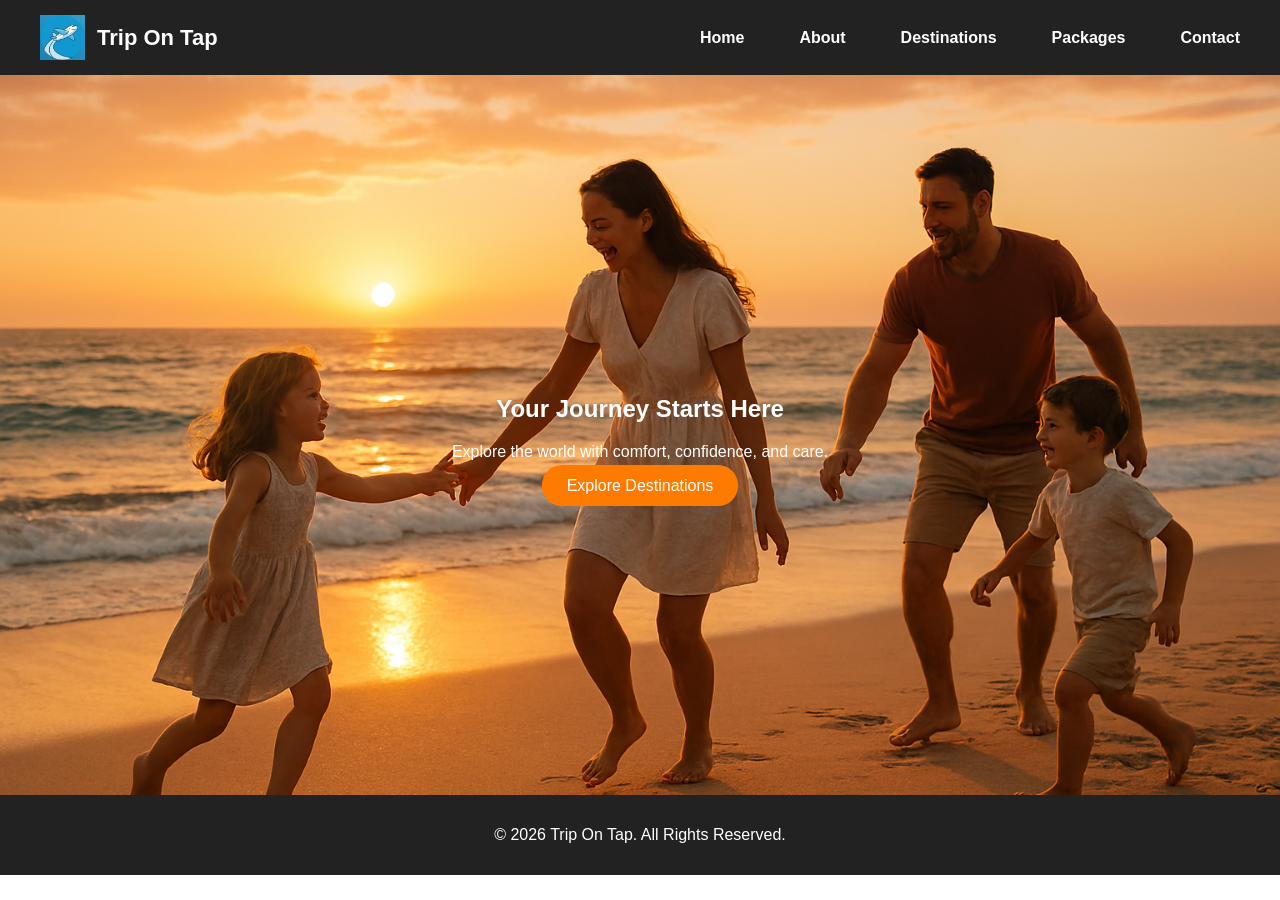
==== index.html @ c530266b "Changes #5" ====
<!DOCTYPE html>
<html lang="en">
<head>
    <meta charset="UTF-8">
    <meta name="viewport" content="width=device-width, initial-scale=1.0">
    <title>Trip On Tap | Home</title>
    <link rel="icon" href="images/logo.png" type="image/png">
    <link rel="stylesheet" href="css/style.css">
</head>
<body>

<header>
    <div class="nav-logo">
        <img src="images/logo.png" alt="Logo">
        <span class="site-title">Trip On Tap</span>
    </div>

    <nav class="nav-links">
        <a href="index.html">Home</a>
        <a href="about.html">About</a>
        <a href="destinations.html">Destinations</a>
        <a href="packages.html">Packages</a>
        <a href="contact.html">Contact</a>
    </nav>
</header>

<section class="index_section">
    <div>
        <h1>Your Journey Starts Here</h1>
        <p>Explore the world with comfort, confidence, and care.</p>
        <a href="destinations.html" class="btn">Explore Destinations</a>
    </div>
</section>


<footer>
    <p>© 2026 Trip On Tap. All Rights Reserved.</p>
</footer>

</body>
</html>
---- css/style.css ----
body
{
    margin: 0;
    font-family: Arial, sans-serif;
}

header
{
    display: flex;
    padding: 15px 40px;
    justify-content: space-between;
    align-items: center;
    background: #222;
}

.nav-logo
{
    display: flex;
    align-items: center;
    gap: 12px;
}

.nav-logo img
{
    height: 45px;
}

.site-title
{
    color: white;
    font-size: 22px;
    font-weight: bold;
}

.nav-links
{
    display: flex;
    gap: 35px;
}

.nav-links a
{
    color: white;
    text-decoration: none;
    font-weight: bold;
}

.nav-links a:hover
{
    color: #ff7b00;
}

nav a
{
    color: #fff;
    margin-left: 20px;
    text-decoration: none;
}

nav a:hover
{
    color: #ff7b00;
}

footer 
{
    background: #222;
    color: white;
    text-align: center;
    padding: 15px;
}

.index_section
{
    background: url("../images/planyourvacation.png") center/cover no-repeat;
    height: 80vh;
    display: flex;
    justify-content: center;
    align-items: center;
    text-align: center;
    color: white;
}

.btn
{
    background: #ff7b00;
    color: white;
    padding: 12px 25px;
    text-decoration: none;
    border-radius: 20px;
}

.content
{
    padding: 50px 10%;
}

.content h2
{
    text-align: center;
}

.card-grid
{
    display: flex;
    justify-content: center;
    gap: 35px;
    flex-wrap: wrap;
    text-align: center;
}

.card
{
    width: 300px;
    box-shadow: 0 0 10px rgba(0,0,0,0.2);
    border-radius: 10px;
    overflow: hidden;
}

.card img
{
    height: 150px;
    width: 300px;
}

.card-grid .card:hover
{
    background-color: #e5e5e5;
    cursor: pointer;
}

.package
{
    border: 1px solid #ddd;
    padding: 20px;
    margin-bottom: 20px;
}

.price
{
    font-weight: bold;
}

.form-container
{
    max-width: 400px;
    margin: auto;
}

.form-group
{
    margin-bottom: 15px;
}

.form-group input, .form-group textarea
{
    width: 100%;
    padding: 10px;
}

select
{
    width: 100%;
    padding: 10px;
}
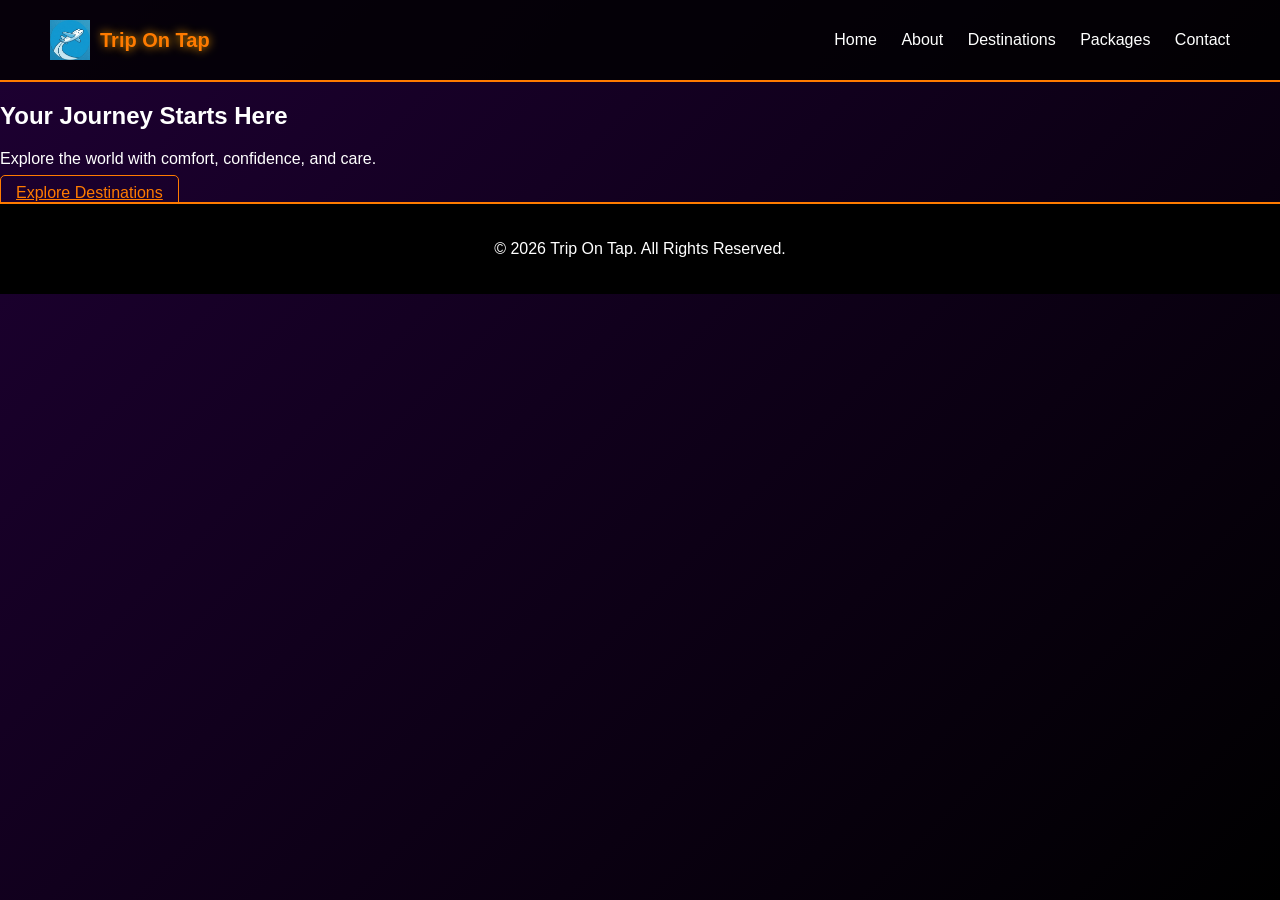
==== commit 6764309d: "Today's Changes" ====
--- a/index.html
+++ b/index.html
@@ -32,10 +32,20 @@
     </div>
 </section>
 
-
 <footer>
     <p>© 2026 Trip On Tap. All Rights Reserved.</p>
 </footer>
 
+<!-- Creepy Click Overlay (Hidden by Default) -->
+<div id="creepy-overlay"></div>
+
+<!-- Creepy Sound -->
+<audio id="creepy-sound">
+    <source src="https://www.soundjay.com/horror/sounds/horror-ambience-01.mp3" type="audio/mpeg">
+</audio>
+
+<!-- Modular JS -->
+<script type="module" src="js/main.js"></script>
+
 </body>
-</html>
+</html>
--- a/css/style.css
+++ b/css/style.css
@@ -1,165 +1,196 @@
+html, body
+{
+    height: 100%;
+}
+
 body
 {
     margin: 0;
-    font-family: Arial, sans-serif;
+    font-family: 'Poppins', sans-serif;
+    background: linear-gradient(135deg, #1e0033, #000000);
+    color: white;
+
+    display: flex;
+    flex-direction: column;
+}
+/* ================= HEADER ================= */
+
+header {
+    display: flex;
+    justify-content: space-between;
+    align-items: center;
+    padding: 20px 50px;
+    background: rgba(0,0,0,0.8);
+    border-bottom: 2px solid #ff7b00;
 }
 
-header
-{
+.nav-logo {
     display: flex;
-    padding: 15px 40px;
-    justify-content: space-between;
     align-items: center;
-    background: #222;
+    gap: 10px;
 }
 
-.nav-logo
-{
-    display: flex;
-    align-items: center;
-    gap: 12px;
+.nav-logo img {
+    height: 40px;
 }
 
-.nav-logo img
-{
-    height: 45px;
+.site-title {
+    font-size: 20px;
+    font-weight: bold;
+    color: #ff7b00;
+    text-shadow: 0 0 10px orange;
 }
 
-.site-title
-{
+.nav-links a {
     color: white;
-    font-size: 22px;
-    font-weight: bold;
+    margin-left: 20px;
+    text-decoration: none;
+    transition: 0.3s;
 }
 
-.nav-links
-{
-    display: flex;
-    gap: 35px;
-}
-
-.nav-links a
-{
-    color: white;
-    text-decoration: none;
-    font-weight: bold;
-}
-
-.nav-links a:hover
-{
+.nav-links a:hover,
+.nav-links a.active {
     color: #ff7b00;
 }
 
-nav a
-{
-    color: #fff;
-    margin-left: 20px;
-    text-decoration: none;
+/* ================= CONTENT ================= */
+
+.content {
+    padding: 60px 40px;
+    text-align: center;
 }
 
-nav a:hover
-{
+.content h2 {
     color: #ff7b00;
+    margin-bottom: 30px;
 }
 
-footer 
-{
-    background: #222;
-    color: white;
-    text-align: center;
-    padding: 15px;
+/* ================= CONTROLS ================= */
+
+.controls {
+    margin-bottom: 30px;
 }
 
-.index_section
-{
-    background: url("../images/planyourvacation.png") center/cover no-repeat;
-    height: 80vh;
-    display: flex;
-    justify-content: center;
-    align-items: center;
-    text-align: center;
+.controls input,
+.controls select {
+    padding: 8px 12px;
+    margin: 5px;
+    border-radius: 5px;
+    border: 1px solid #ff7b00;
+    background: #1a001f;
     color: white;
 }
 
-.btn
-{
-    background: #ff7b00;
-    color: white;
-    padding: 12px 25px;
-    text-decoration: none;
-    border-radius: 20px;
+/* ================= CARDS ================= */
+
+.card-grid {
+    display: flex;
+    flex-wrap: wrap;
+    gap: 25px;
+    justify-content: center;
 }
 
-.content
-{
-    padding: 50px 10%;
+.card {
+    background: #1a001f;
+    width: 280px;
+    padding: 20px;
+    border-radius: 10px;
+    transition: 0.4s;
+    border: 1px solid #ff7b00;
 }
 
-.content h2
-{
-    text-align: center;
+.card:hover {
+    transform: translateY(-10px);
+    box-shadow: 0 0 25px #ff7b00;
 }
 
-.card-grid
-{
-    display: flex;
-    justify-content: center;
-    gap: 35px;
-    flex-wrap: wrap;
-    text-align: center;
+.card img {
+    width: 100%;
+    border-radius: 8px;
 }
 
-.card
-{
-    width: 300px;
-    box-shadow: 0 0 10px rgba(0,0,0,0.2);
-    border-radius: 10px;
-    overflow: hidden;
+.price {
+    color: #ffa500;
+    margin: 5px 0;
 }
 
-.card img
-{
-    height: 150px;
-    width: 300px;
+/* ================= BUTTONS ================= */
+
+.btn {
+    margin-top: 10px;
+    padding: 8px 15px;
+    background: transparent;
+    border: 1px solid #ff7b00;
+    color: #ff7b00;
+    cursor: pointer;
+    transition: 0.3s;
+    border-radius: 5px;
 }
 
-.card-grid .card:hover
-{
-    background-color: #e5e5e5;
-    cursor: pointer;
+.btn:hover {
+    background: #ff7b00;
+    color: black;
+    box-shadow: 0 0 15px #ff7b00;
 }
 
-.package
-{
-    border: 1px solid #ddd;
-    padding: 20px;
-    margin-bottom: 20px;
+button:active,
+.btn:active {
+    transform: scale(0.95);
 }
 
-.price
-{
-    font-weight: bold;
+/* ================= FORMS ================= */
+
+.form-container {
+    max-width: 400px;
+    margin: auto;
+    background: #1a001f;
+    padding: 30px;
+    border-radius: 10px;
+    border: 1px solid #ff7b00;
 }
 
-.form-container
-{
-    max-width: 400px;
-    margin: auto;
+.form-group {
+    margin-bottom: 15px;
+    text-align: left;
 }
 
-.form-group
-{
-    margin-bottom: 15px;
+.form-group label {
+    display: block;
+    margin-bottom: 5px;
+    color: #ffa500;
 }
 
-.form-group input, .form-group textarea
-{
+.form-group input,
+.form-group select,
+.form-group textarea {
     width: 100%;
-    padding: 10px;
+    padding: 8px;
+    border-radius: 5px;
+    border: 1px solid #ff7b00;
+    background: #000;
+    color: white;
 }
 
-select
-{
+/* ================= FOOTER ================= */
+
+footer {
+    text-align: center;
+    padding: 20px;
+    background: #000;
+    border-top: 2px solid #ff7b00;
+}
+
+/* ================= CREEPY CLICK OVERLAY ================= */
+
+#creepy-overlay {
+    position: fixed;
+    top: 0;
+    left: 0;
     width: 100%;
-    padding: 10px;
+    height: 100%;
+    background: radial-gradient(circle, rgba(255,0,0,0.15), rgba(0,0,0,0.9));
+    opacity: 0;
+    pointer-events: none;
+    transition: opacity 0.4s ease;
+    z-index: 999;
 }
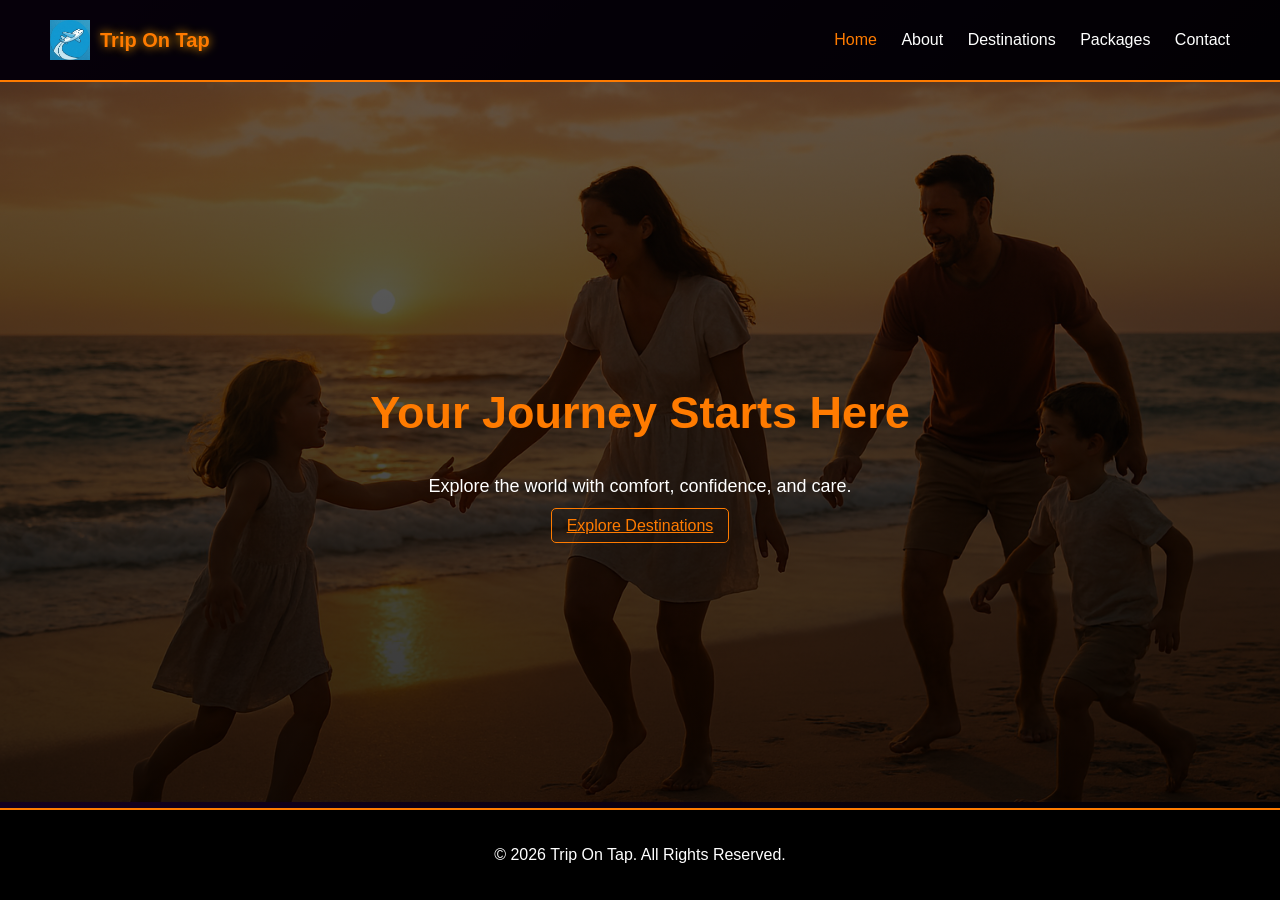
==== commit a54f6566: "Today's Changes #2" ====
--- a/index.html
+++ b/index.html
@@ -16,7 +16,7 @@
     </div>
 
     <nav class="nav-links">
-        <a href="index.html">Home</a>
+        <a href="index.html" class="active">Home</a>
         <a href="about.html">About</a>
         <a href="destinations.html">Destinations</a>
         <a href="packages.html">Packages</a>
@@ -24,27 +24,26 @@
     </nav>
 </header>
 
-<section class="index_section">
-    <div>
-        <h1>Your Journey Starts Here</h1>
-        <p>Explore the world with comfort, confidence, and care.</p>
-        <a href="destinations.html" class="btn">Explore Destinations</a>
-    </div>
-</section>
+<main>
+    <section class="index_section">
+        <div>
+            <h1>Your Journey Starts Here</h1>
+            <p>Explore the world with comfort, confidence, and care.</p>
+            <a href="destinations.html" class="btn">Explore Destinations</a>
+        </div>
+    </section>
+</main>
 
 <footer>
     <p>© 2026 Trip On Tap. All Rights Reserved.</p>
 </footer>
 
-<!-- Creepy Click Overlay (Hidden by Default) -->
 <div id="creepy-overlay"></div>
 
-<!-- Creepy Sound -->
 <audio id="creepy-sound">
-    <source src="https://www.soundjay.com/horror/sounds/horror-ambience-01.mp3" type="audio/mpeg">
+    <source src="audio/button.mp3" type="audio/mpeg">
 </audio>
 
-<!-- Modular JS -->
 <script type="module" src="js/main.js"></script>
 
 </body>
--- a/css/style.css
+++ b/css/style.css
@@ -53,6 +53,34 @@
     color: #ff7b00;
 }
 
+.index_section {
+    min-height: 80vh;
+
+    display: flex;
+    justify-content: center;
+    align-items: center;
+    text-align: center;
+
+    background:
+        linear-gradient(rgba(0,0,0,0.6), rgba(0,0,0,0.8)),
+        url("../images/planyourvacation.png");
+
+    background-size: cover;
+    background-position: center;
+}
+.index_section div {
+    max-width: 600px;
+}
+
+.index_section h1 {
+    font-size: 45px;
+    color: #ff7b00;
+}
+
+.index_section p {
+    margin: 20px 0;
+    font-size: 18px;
+}
 /* ================= CONTENT ================= */
 
 .content {
@@ -173,11 +201,13 @@
 
 /* ================= FOOTER ================= */
 
-footer {
+footer
+{
     text-align: center;
     padding: 20px;
     background: #000;
     border-top: 2px solid #ff7b00;
+    margin-top: auto;
 }
 
 /* ================= CREEPY CLICK OVERLAY ================= */
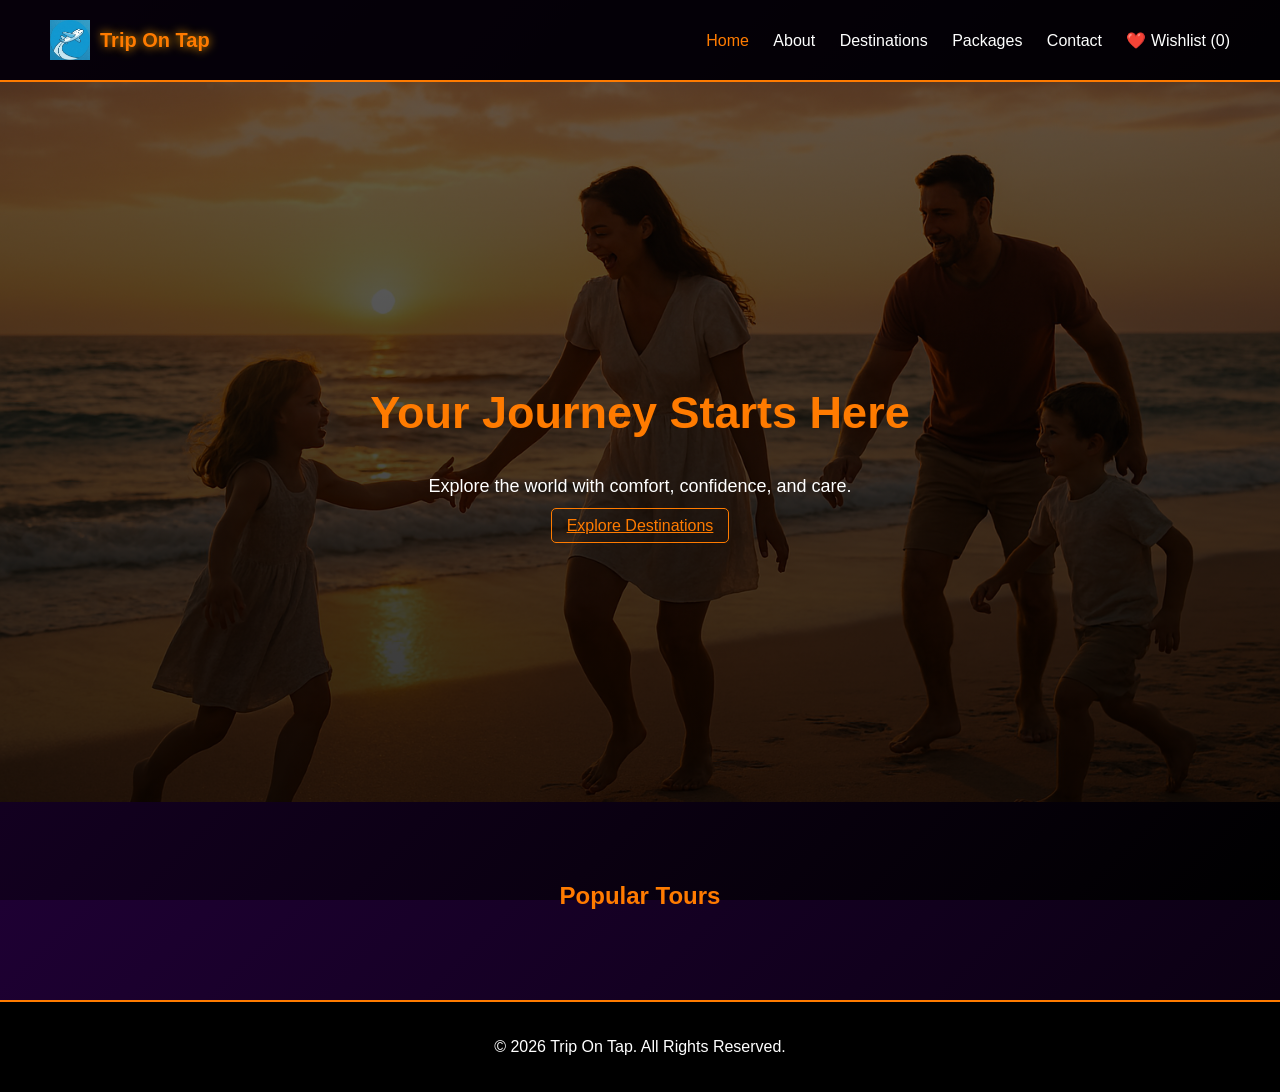
==== commit 92aeba62: "Almost Change" ====
--- a/index.html
+++ b/index.html
@@ -7,6 +7,7 @@
     <link rel="icon" href="images/logo.png" type="image/png">
     <link rel="stylesheet" href="css/style.css">
 </head>
+
 <body>
 
 <header>
@@ -21,6 +22,11 @@
         <a href="destinations.html">Destinations</a>
         <a href="packages.html">Packages</a>
         <a href="contact.html">Contact</a>
+
+        <!-- ❤️ Wishlist -->
+        <a href="wishlist.html" class="wishlist-link">
+            ❤️ Wishlist <span id="wishlistCount">(0)</span>
+        </a>
     </nav>
 </header>
 
@@ -32,6 +38,13 @@
             <a href="destinations.html" class="btn">Explore Destinations</a>
         </div>
     </section>
+    <section class="content">
+  <h2>Popular Tours</h2>
+
+  <div class="card-grid" id="homeTourContainer">
+    <!-- JS injects tours here -->
+  </div>
+</section>
 </main>
 
 <footer>
--- a/css/style.css
+++ b/css/style.css
@@ -197,6 +197,35 @@
     border: 1px solid #ff7b00;
     background: #000;
     color: white;
+}
+
+.wishlist {
+  cursor: pointer;
+  font-size: 22px;
+  opacity: 0.4;
+  transition: 0.3s;
+}
+
+.wishlist.active {
+  opacity: 1;
+  transform: scale(1.2);
+}
+
+.heart {
+  cursor: pointer;
+  font-size: 22px;
+}
+
+.heart.active {
+  color: red;
+}
+
+.remove-btn {
+  background: crimson;
+  color: white;
+  border: none;
+  padding: 8px;
+  cursor: pointer;
 }
 
 /* ================= FOOTER ================= */
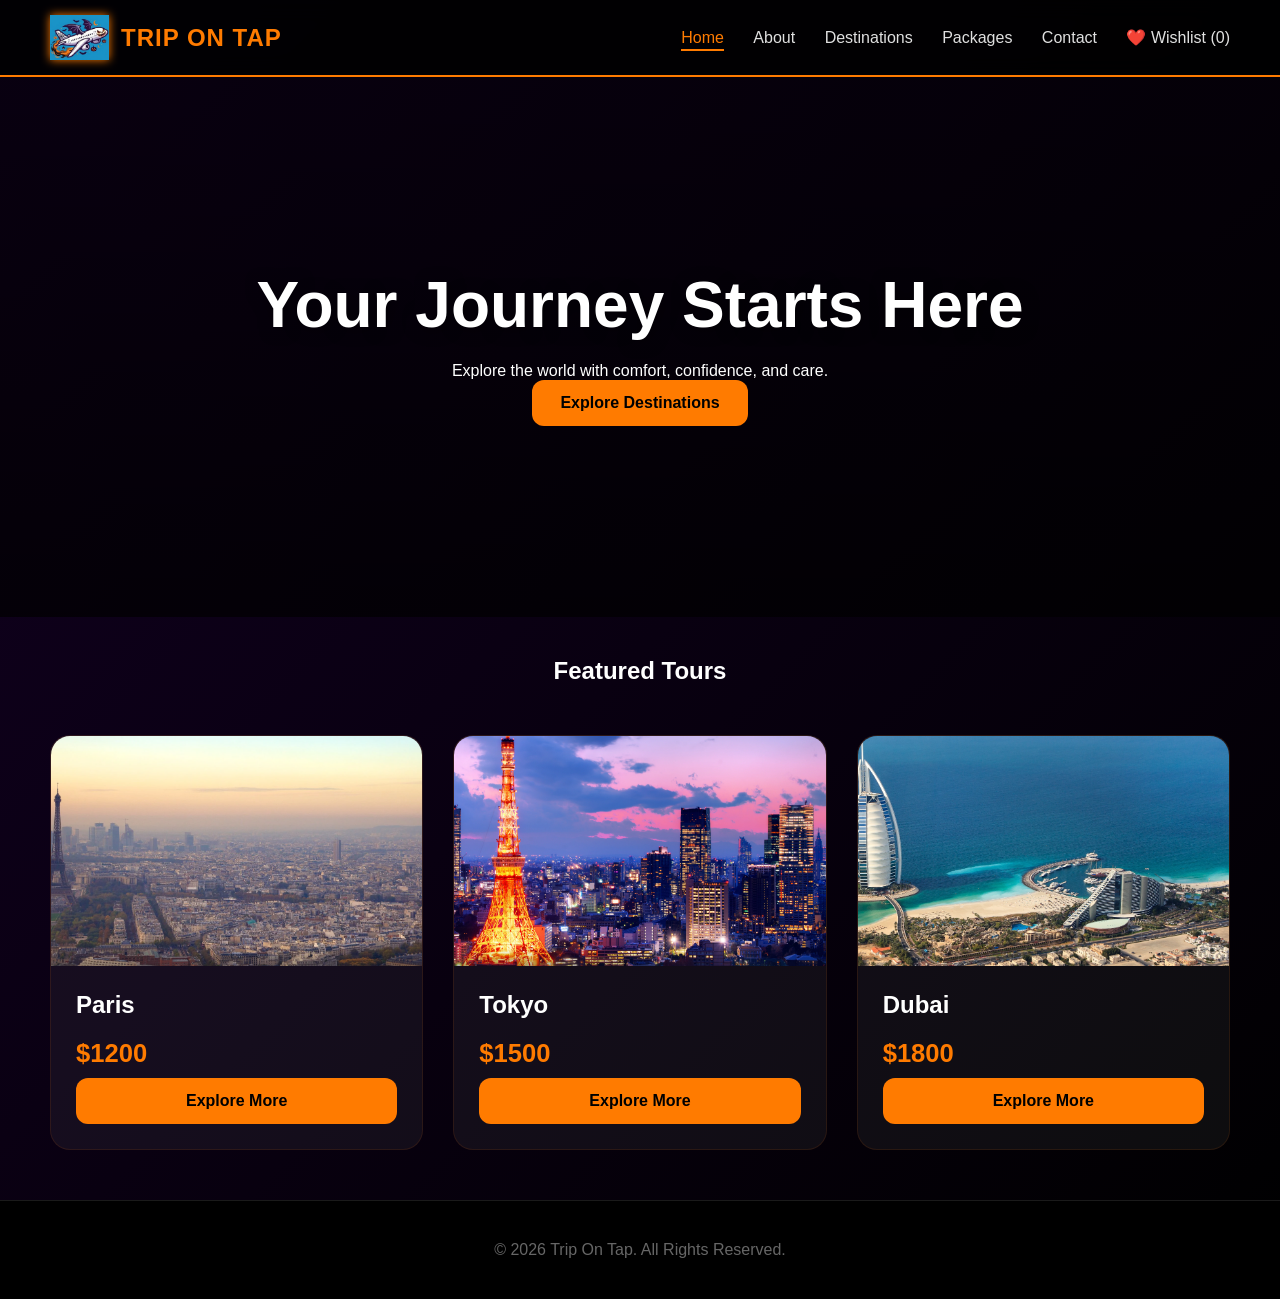
==== commit c91ce466: "Almost Done" ====
--- a/index.html
+++ b/index.html
@@ -7,57 +7,40 @@
     <link rel="icon" href="images/logo.png" type="image/png">
     <link rel="stylesheet" href="css/style.css">
 </head>
+<body>
+    <header>
+        <div class="nav-logo">
+            <img src="images/logo.png" alt="Logo">
+            <span class="site-title">Trip On Tap</span>
+        </div>
+        <nav class="nav-links">
+            <a href="index.html" class="active">Home</a>
+            <a href="about.html">About</a>
+            <a href="destinations.html">Destinations</a>
+            <a href="packages.html">Packages</a>
+            <a href="contact.html">Contact</a>
+            <a href="wishlist.html">❤️ Wishlist <span id="wishlistCount"></span></a>
+        </nav>
+    </header>
 
-<body>
-
-<header>
-    <div class="nav-logo">
-        <img src="images/logo.png" alt="Logo">
-        <span class="site-title">Trip On Tap</span>
-    </div>
-
-    <nav class="nav-links">
-        <a href="index.html" class="active">Home</a>
-        <a href="about.html">About</a>
-        <a href="destinations.html">Destinations</a>
-        <a href="packages.html">Packages</a>
-        <a href="contact.html">Contact</a>
-
-        <!-- ❤️ Wishlist -->
-        <a href="wishlist.html" class="wishlist-link">
-            ❤️ Wishlist <span id="wishlistCount">(0)</span>
-        </a>
-    </nav>
-</header>
-
-<main>
-    <section class="index_section">
-        <div>
+    <section class="hero">
+        <div class="hero-content">
             <h1>Your Journey Starts Here</h1>
             <p>Explore the world with comfort, confidence, and care.</p>
             <a href="destinations.html" class="btn">Explore Destinations</a>
         </div>
     </section>
-    <section class="content">
-  <h2>Popular Tours</h2>
 
-  <div class="card-grid" id="homeTourContainer">
-    <!-- JS injects tours here -->
-  </div>
-</section>
-</main>
+    <main class="content">
+        <h2 class="section-title" style="text-align:center; padding-top:40px;">Featured Tours</h2>
+        <div class="card-grid" id="homeTourContainer">
+            </div>
+    </main>
 
-<footer>
-    <p>© 2026 Trip On Tap. All Rights Reserved.</p>
-</footer>
+    <footer>
+        <p>© 2026 Trip On Tap. All Rights Reserved.</p>
+    </footer>
 
-<div id="creepy-overlay"></div>
-
-<audio id="creepy-sound">
-    <source src="audio/button.mp3" type="audio/mpeg">
-</audio>
-
-<script type="module" src="js/main.js"></script>
-
+    <script type="module" src="js/main.js"></script>
 </body>
 </html>
--- a/css/style.css
+++ b/css/style.css
@@ -1,255 +1,305 @@
-html, body
-{
-    height: 100%;
-}
-
-body
-{
+/* ================= GLOBAL STYLES ================= */
+* {
+    box-sizing: border-box;
     margin: 0;
+    padding: 0;
+}
+
+body {
     font-family: 'Poppins', sans-serif;
-    background: linear-gradient(135deg, #1e0033, #000000);
+    background: linear-gradient(135deg, #120022, #000000);
     color: white;
-
     display: flex;
     flex-direction: column;
-}
-/* ================= HEADER ================= */
-
+    min-height: 100vh;
+    overflow-x: hidden;
+}
+
+/* ================= HEADER & NAVIGATION ================= */
 header {
     display: flex;
     justify-content: space-between;
     align-items: center;
-    padding: 20px 50px;
-    background: rgba(0,0,0,0.8);
+    padding: 15px 50px;
+    background: rgba(0, 0, 0, 0.9);
     border-bottom: 2px solid #ff7b00;
+    position: sticky;
+    top: 0;
+    z-index: 1000;
+    backdrop-filter: blur(10px);
 }
 
 .nav-logo {
     display: flex;
     align-items: center;
-    gap: 10px;
+    gap: 12px;
 }
 
 .nav-logo img {
-    height: 40px;
+    height: 45px;
+    filter: drop-shadow(0 0 5px #ff7b00);
 }
 
 .site-title {
-    font-size: 20px;
-    font-weight: bold;
-    color: #ff7b00;
-    text-shadow: 0 0 10px orange;
+    font-size: 24px;
+    font-weight: 800;
+    color: #ff7b00;
+    text-transform: uppercase;
+    letter-spacing: 1px;
 }
 
 .nav-links a {
-    color: white;
-    margin-left: 20px;
+    color: #e0e0e0;
+    margin-left: 25px;
     text-decoration: none;
     transition: 0.3s;
-}
-
-.nav-links a:hover,
+    font-weight: 500;
+    font-size: 1rem;
+    position: relative;
+}
+
+.nav-links a:hover, 
 .nav-links a.active {
     color: #ff7b00;
 }
 
-.index_section {
-    min-height: 80vh;
-
+.nav-links a.active::after {
+    content: '';
+    position: absolute;
+    width: 100%;
+    height: 2px;
+    background: #ff7b00;
+    bottom: -5px;
+    left: 0;
+}
+
+/* ================= HERO SECTION ================= */
+.hero {
+    height: 60vh;
+    background: linear-gradient(rgba(0,0,0,0.5), rgba(0,0,0,0.7)), url('../images/hero-bg.jpg') center/cover no-repeat;
     display: flex;
     justify-content: center;
     align-items: center;
     text-align: center;
-
-    background:
-        linear-gradient(rgba(0,0,0,0.6), rgba(0,0,0,0.8)),
-        url("../images/planyourvacation.png");
-
-    background-size: cover;
-    background-position: center;
-}
-.index_section div {
-    max-width: 600px;
-}
-
-.index_section h1 {
-    font-size: 45px;
-    color: #ff7b00;
-}
-
-.index_section p {
-    margin: 20px 0;
-    font-size: 18px;
-}
-/* ================= CONTENT ================= */
-
-.content {
-    padding: 60px 40px;
-    text-align: center;
-}
-
-.content h2 {
-    color: #ff7b00;
-    margin-bottom: 30px;
-}
-
-/* ================= CONTROLS ================= */
-
-.controls {
-    margin-bottom: 30px;
-}
-
-.controls input,
-.controls select {
-    padding: 8px 12px;
-    margin: 5px;
-    border-radius: 5px;
-    border: 1px solid #ff7b00;
-    background: #1a001f;
-    color: white;
-}
-
-/* ================= CARDS ================= */
-
+}
+
+.hero-content h1 {
+    font-size: 4rem;
+    font-weight: 900;
+    color: #fff;
+    text-shadow: 2px 2px 15px rgba(0,0,0,0.5);
+    margin-bottom: 20px;
+}
+
+/* ================= CARDS & GRID ================= */
 .card-grid {
-    display: flex;
-    flex-wrap: wrap;
-    gap: 25px;
-    justify-content: center;
+    display: grid;
+    grid-template-columns: repeat(auto-fit, minmax(300px, 1fr));
+    gap: 30px;
+    padding: 50px;
 }
 
 .card {
-    background: #1a001f;
-    width: 280px;
-    padding: 20px;
-    border-radius: 10px;
-    transition: 0.4s;
-    border: 1px solid #ff7b00;
+    background: rgba(255, 255, 255, 0.05);
+    border: 1px solid rgba(255, 123, 0, 0.1);
+    border-radius: 20px;
+    overflow: hidden;
+    transition: all 0.4s cubic-bezier(0.175, 0.885, 0.32, 1.275);
+    position: relative;
+    display: flex;
+    flex-direction: column;
 }
 
 .card:hover {
     transform: translateY(-10px);
-    box-shadow: 0 0 25px #ff7b00;
+    border-color: #ff7b00;
+    box-shadow: 0 15px 30px rgba(255, 123, 0, 0.2);
 }
 
 .card img {
     width: 100%;
-    border-radius: 8px;
+    height: 230px;
+    object-fit: cover;
+    transition: 0.5s;
+}
+
+.card:hover img {
+    transform: scale(1.05);
+}
+
+.card-body {
+    padding: 25px;
+    flex-grow: 1;
+    display: flex;
+    flex-direction: column;
+    justify-content: space-between;
+}
+
+.card h3 {
+    font-size: 1.5rem;
+    margin-bottom: 10px;
 }
 
 .price {
-    color: #ffa500;
-    margin: 5px 0;
+    color: #ff7b00;
+    font-weight: 700;
+    font-size: 1.6rem;
+    margin: 10px 0;
+}
+
+/* ❤️ HEART ICON */
+.heart {
+    position: absolute;
+    top: 15px;
+    right: 15px;
+    font-size: 1.8rem;
+    cursor: pointer;
+    background: rgba(0,0,0,0.6);
+    width: 45px;
+    height: 45px;
+    display: flex;
+    align-items: center;
+    justify-content: center;
+    border-radius: 50%;
+    transition: 0.3s;
+    z-index: 5;
+    user-select: none;
+    border: 1px solid transparent;
+}
+
+.heart.active {
+    color: #ff3e3e;
+    background: rgba(255, 255, 255, 0.9);
+    filter: drop-shadow(0 0 10px #ff3e3e);
+    transform: scale(1.1);
 }
 
 /* ================= BUTTONS ================= */
-
 .btn {
-    margin-top: 10px;
-    padding: 8px 15px;
-    background: transparent;
-    border: 1px solid #ff7b00;
-    color: #ff7b00;
+    background: #ff7b00;
+    color: #000;
+    padding: 14px 28px;
+    border: none;
+    border-radius: 12px;
     cursor: pointer;
+    font-weight: 700;
+    text-decoration: none;
+    text-align: center;
     transition: 0.3s;
-    border-radius: 5px;
+    font-size: 1rem;
+    display: inline-block;
 }
 
 .btn:hover {
-    background: #ff7b00;
-    color: black;
-    box-shadow: 0 0 15px #ff7b00;
-}
-
-button:active,
-.btn:active {
-    transform: scale(0.95);
-}
-
-/* ================= FORMS ================= */
-
+    background: #fff;
+    color: #ff7b00;
+    transform: scale(1.05);
+}
+
+/* ================= BOOKING FORM ================= */
 .form-container {
-    max-width: 400px;
-    margin: auto;
-    background: #1a001f;
-    padding: 30px;
-    border-radius: 10px;
-    border: 1px solid #ff7b00;
+    max-width: 550px;
+    margin: 60px auto;
+    background: rgba(255, 255, 255, 0.03);
+    padding: 40px;
+    border-radius: 25px;
+    border: 1px solid rgba(255, 123, 0, 0.3);
+    backdrop-filter: blur(15px);
 }
 
 .form-group {
-    margin-bottom: 15px;
-    text-align: left;
+    margin-bottom: 20px;
 }
 
 .form-group label {
     display: block;
-    margin-bottom: 5px;
-    color: #ffa500;
-}
-
-.form-group input,
-.form-group select,
-.form-group textarea {
+    margin-bottom: 8px;
+    color: #ff7b00;
+    font-size: 0.9rem;
+    font-weight: 600;
+}
+
+input, select, textarea {
     width: 100%;
-    padding: 8px;
-    border-radius: 5px;
-    border: 1px solid #ff7b00;
+    padding: 15px;
+    background: rgba(0, 0, 0, 0.5);
+    color: #fff;
+    border: 1px solid #333;
+    border-radius: 12px;
+    font-size: 1rem;
+}
+
+input:focus, select:focus {
+    border-color: #ff7b00;
+    outline: none;
+    box-shadow: 0 0 8px rgba(255, 123, 0, 0.3);
+}
+
+#totalPriceDisplay {
+    background: rgba(255, 123, 0, 0.1);
+    padding: 15px;
+    border-radius: 12px;
+    border: 1px dashed #ff7b00;
+}
+
+/* ================= DETAILS PAGE ================= */
+.details-wrapper {
+    display: flex;
+    gap: 60px;
+    padding: 80px 50px;
+    max-width: 1200px;
+    margin: 0 auto;
+    align-items: center;
+}
+
+.details-wrapper img {
+    width: 50%;
+    border-radius: 30px;
+    box-shadow: 0 20px 40px rgba(0,0,0,0.5);
+}
+
+.details-info h1 {
+    font-size: 3.5rem;
+    margin-bottom: 20px;
+    color: #ff7b00;
+}
+
+.details-info p {
+    font-size: 1.2rem;
+    line-height: 1.8;
+    color: #ccc;
+    margin-bottom: 30px;
+}
+
+/* ================= FOOTER ================= */
+footer {
     background: #000;
-    color: white;
-}
-
-.wishlist {
-  cursor: pointer;
-  font-size: 22px;
-  opacity: 0.4;
-  transition: 0.3s;
-}
-
-.wishlist.active {
-  opacity: 1;
-  transform: scale(1.2);
-}
-
-.heart {
-  cursor: pointer;
-  font-size: 22px;
-}
-
-.heart.active {
-  color: red;
-}
-
-.remove-btn {
-  background: crimson;
-  color: white;
-  border: none;
-  padding: 8px;
-  cursor: pointer;
-}
-
-/* ================= FOOTER ================= */
-
-footer
-{
+    color: #666;
     text-align: center;
-    padding: 20px;
-    background: #000;
-    border-top: 2px solid #ff7b00;
+    padding: 40px;
     margin-top: auto;
-}
-
-/* ================= CREEPY CLICK OVERLAY ================= */
-
-#creepy-overlay {
-    position: fixed;
-    top: 0;
-    left: 0;
-    width: 100%;
-    height: 100%;
-    background: radial-gradient(circle, rgba(255,0,0,0.15), rgba(0,0,0,0.9));
-    opacity: 0;
-    pointer-events: none;
-    transition: opacity 0.4s ease;
-    z-index: 999;
+    border-top: 1px solid #1a1a1a;
+}
+
+/* ================= RESPONSIVE ================= */
+@media (max-width: 992px) {
+    .details-wrapper {
+        flex-direction: column;
+        text-align: center;
+    }
+    .details-wrapper img {
+        width: 100%;
+    }
+}
+
+@media (max-width: 768px) {
+    header {
+        padding: 15px 20px;
+    }
+    .nav-links {
+        display: none; /* Recommended: Add a burger menu for mobile later */
+    }
+    .hero-content h1 {
+        font-size: 2.5rem;
+    }
 }
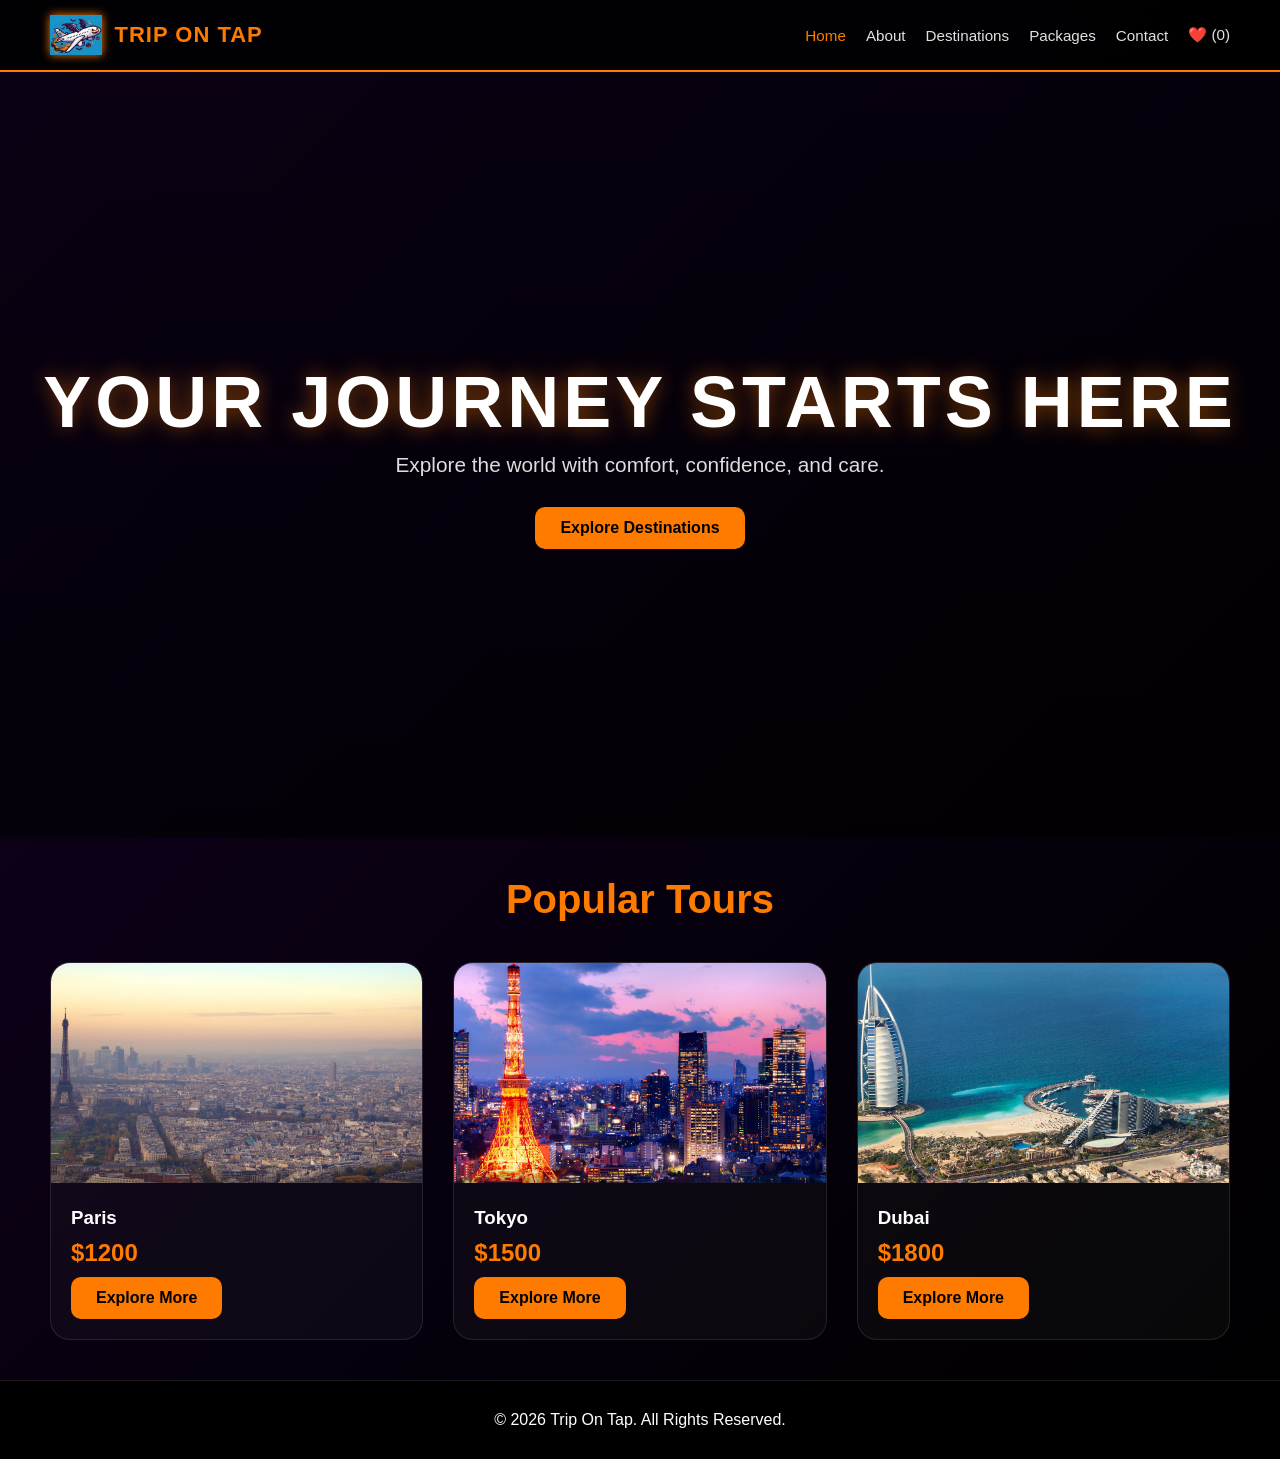
==== commit 19c0d8d8: "Almost Done #5" ====
--- a/index.html
+++ b/index.html
@@ -19,22 +19,24 @@
             <a href="destinations.html">Destinations</a>
             <a href="packages.html">Packages</a>
             <a href="contact.html">Contact</a>
-            <a href="wishlist.html">❤️ Wishlist <span id="wishlistCount"></span></a>
+            <a href="wishlist.html" class="wishlist-link">❤️ <span id="wishlistCount"></span></a>
         </nav>
     </header>
 
-    <section class="hero">
-        <div class="hero-content">
-            <h1>Your Journey Starts Here</h1>
-            <p>Explore the world with comfort, confidence, and care.</p>
-            <a href="destinations.html" class="btn">Explore Destinations</a>
-        </div>
-    </section>
+    <main>
+        <section class="index_section">
+            <div class="hero-overlay">
+                <h1>Your Journey Starts Here</h1>
+                <p>Explore the world with comfort, confidence, and care.</p>
+                <a href="destinations.html" class="btn">Explore Destinations</a>
+            </div>
+        </section>
 
-    <main class="content">
-        <h2 class="section-title" style="text-align:center; padding-top:40px;">Featured Tours</h2>
-        <div class="card-grid" id="homeTourContainer">
-            </div>
+        <section class="content">
+            <h2 class="section-title">Popular Tours</h2>
+            <div class="card-grid" id="homeTourContainer">
+                </div>
+        </section>
     </main>
 
     <footer>
--- a/css/style.css
+++ b/css/style.css
@@ -26,7 +26,7 @@
     position: sticky;
     top: 0;
     z-index: 1000;
-    backdrop-filter: blur(10px);
+    backdrop-filter: blur(15px);
 }
 
 .nav-logo {
@@ -36,26 +36,32 @@
 }
 
 .nav-logo img {
-    height: 45px;
+    height: 40px;
     filter: drop-shadow(0 0 5px #ff7b00);
 }
 
 .site-title {
-    font-size: 24px;
+    font-size: 22px;
     font-weight: 800;
     color: #ff7b00;
     text-transform: uppercase;
     letter-spacing: 1px;
 }
 
+.nav-links {
+    display: flex;
+    align-items: center;
+}
+
 .nav-links a {
     color: #e0e0e0;
-    margin-left: 25px;
+    margin-left: 20px;
     text-decoration: none;
     transition: 0.3s;
     font-weight: 500;
-    font-size: 1rem;
+    font-size: 0.95rem;
     position: relative;
+    white-space: nowrap; /* Keeps links from wrapping */
 }
 
 .nav-links a:hover, 
@@ -63,87 +69,131 @@
     color: #ff7b00;
 }
 
-.nav-links a.active::after {
-    content: '';
-    position: absolute;
+/* ================= INDEX HERO (Original Style Restored) ================= */
+.index_section {
+    height: 85vh;
+    background: linear-gradient(rgba(0,0,0,0.4), rgba(0,0,0,0.6)), url('../images/hero-bg.jpg') center/cover no-repeat;
+    display: flex;
+    align-items: center;
+    justify-content: center;
+    text-align: center;
+}
+
+.hero-overlay h1 {
+    font-size: 4.5rem;
+    font-weight: 900;
+    text-transform: uppercase;
+    letter-spacing: 4px;
+    margin-bottom: 10px;
+    text-shadow: 0 0 20px rgba(255, 123, 0, 0.5);
+}
+
+.hero-overlay p {
+    font-size: 1.3rem;
+    margin-bottom: 30px;
+    color: #ddd;
+}
+
+/* ================= SEXY SEARCH BAR (Destinations) ================= */
+.search-container {
+    padding: 50px 20px;
+    display: flex;
+    justify-content: center;
+}
+
+.search-bar-sexy {
+    display: flex;
+    align-items: center;
+    background: rgba(255, 255, 255, 0.05);
+    backdrop-filter: blur(10px);
+    padding: 8px 15px;
+    border-radius: 60px;
+    border: 1px solid rgba(255, 123, 0, 0.4);
     width: 100%;
-    height: 2px;
-    background: #ff7b00;
-    bottom: -5px;
-    left: 0;
-}
-
-/* ================= HERO SECTION ================= */
-.hero {
-    height: 60vh;
-    background: linear-gradient(rgba(0,0,0,0.5), rgba(0,0,0,0.7)), url('../images/hero-bg.jpg') center/cover no-repeat;
-    display: flex;
-    justify-content: center;
-    align-items: center;
-    text-align: center;
-}
-
-.hero-content h1 {
-    font-size: 4rem;
-    font-weight: 900;
-    color: #fff;
-    text-shadow: 2px 2px 15px rgba(0,0,0,0.5);
-    margin-bottom: 20px;
-}
-
-/* ================= CARDS & GRID ================= */
+    max-width: 800px;
+    box-shadow: 0 10px 30px rgba(0,0,0,0.5);
+    transition: 0.3s;
+}
+
+.search-bar-sexy:focus-within {
+    border-color: #ff7b00;
+    box-shadow: 0 0 20px rgba(255, 123, 0, 0.3);
+}
+
+.search-bar-sexy input {
+    flex: 2;
+    background: transparent;
+    border: none;
+    padding: 12px 20px;
+    color: white;
+    font-size: 1rem;
+    outline: none;
+}
+
+.search-divider {
+    width: 1px;
+    height: 30px;
+    background: rgba(255, 255, 255, 0.2);
+    margin: 0 10px;
+}
+
+.search-bar-sexy select {
+    flex: 1;
+    background: transparent;
+    border: none;
+    color: #ff7b00;
+    font-weight: 600;
+    cursor: pointer;
+    outline: none;
+    padding-right: 10px;
+}
+
+/* ================= CARD GRID ================= */
+.content {
+    padding: 40px 50px;
+}
+
+.section-title {
+    text-align: center;
+    font-size: 2.5rem;
+    margin-bottom: 40px;
+    color: #ff7b00;
+}
+
 .card-grid {
     display: grid;
-    grid-template-columns: repeat(auto-fit, minmax(300px, 1fr));
+    grid-template-columns: repeat(auto-fill, minmax(300px, 1fr));
     gap: 30px;
-    padding: 50px;
 }
 
 .card {
-    background: rgba(255, 255, 255, 0.05);
-    border: 1px solid rgba(255, 123, 0, 0.1);
+    background: rgba(255, 255, 255, 0.03);
+    border: 1px solid rgba(255, 255, 255, 0.1);
     border-radius: 20px;
     overflow: hidden;
-    transition: all 0.4s cubic-bezier(0.175, 0.885, 0.32, 1.275);
     position: relative;
-    display: flex;
-    flex-direction: column;
+    transition: 0.4s ease;
 }
 
 .card:hover {
     transform: translateY(-10px);
     border-color: #ff7b00;
-    box-shadow: 0 15px 30px rgba(255, 123, 0, 0.2);
 }
 
 .card img {
     width: 100%;
-    height: 230px;
+    height: 220px;
     object-fit: cover;
-    transition: 0.5s;
-}
-
-.card:hover img {
-    transform: scale(1.05);
 }
 
 .card-body {
-    padding: 25px;
-    flex-grow: 1;
-    display: flex;
-    flex-direction: column;
-    justify-content: space-between;
-}
-
-.card h3 {
+    padding: 20px;
+}
+
+.price {
     font-size: 1.5rem;
-    margin-bottom: 10px;
-}
-
-.price {
-    color: #ff7b00;
-    font-weight: 700;
-    font-size: 1.6rem;
+    color: #ff7b00;
+    font-weight: bold;
     margin: 10px 0;
 }
 
@@ -152,59 +202,32 @@
     position: absolute;
     top: 15px;
     right: 15px;
-    font-size: 1.8rem;
+    font-size: 1.5rem;
+    background: rgba(0,0,0,0.5);
+    width: 40px;
+    height: 40px;
+    display: flex;
+    justify-content: center;
+    align-items: center;
+    border-radius: 50%;
     cursor: pointer;
-    background: rgba(0,0,0,0.6);
-    width: 45px;
-    height: 45px;
-    display: flex;
-    align-items: center;
-    justify-content: center;
-    border-radius: 50%;
     transition: 0.3s;
-    z-index: 5;
-    user-select: none;
-    border: 1px solid transparent;
 }
 
 .heart.active {
+    background: #fff;
     color: #ff3e3e;
-    background: rgba(255, 255, 255, 0.9);
-    filter: drop-shadow(0 0 10px #ff3e3e);
-    transform: scale(1.1);
-}
-
-/* ================= BUTTONS ================= */
-.btn {
-    background: #ff7b00;
-    color: #000;
-    padding: 14px 28px;
-    border: none;
-    border-radius: 12px;
-    cursor: pointer;
-    font-weight: 700;
-    text-decoration: none;
-    text-align: center;
-    transition: 0.3s;
-    font-size: 1rem;
-    display: inline-block;
-}
-
-.btn:hover {
-    background: #fff;
-    color: #ff7b00;
-    transform: scale(1.05);
-}
-
-/* ================= BOOKING FORM ================= */
+}
+
+/* ================= FORMS ================= */
 .form-container {
-    max-width: 550px;
-    margin: 60px auto;
-    background: rgba(255, 255, 255, 0.03);
+    max-width: 500px;
+    margin: 50px auto;
+    background: rgba(255, 255, 255, 0.05);
     padding: 40px;
-    border-radius: 25px;
+    border-radius: 20px;
     border: 1px solid rgba(255, 123, 0, 0.3);
-    backdrop-filter: blur(15px);
+    backdrop-filter: blur(10px);
 }
 
 .form-group {
@@ -215,91 +238,125 @@
     display: block;
     margin-bottom: 8px;
     color: #ff7b00;
-    font-size: 0.9rem;
-    font-weight: 600;
 }
 
 input, select, textarea {
     width: 100%;
-    padding: 15px;
-    background: rgba(0, 0, 0, 0.5);
-    color: #fff;
+    padding: 12px;
+    background: #000;
     border: 1px solid #333;
-    border-radius: 12px;
-    font-size: 1rem;
-}
-
-input:focus, select:focus {
-    border-color: #ff7b00;
-    outline: none;
-    box-shadow: 0 0 8px rgba(255, 123, 0, 0.3);
-}
-
-#totalPriceDisplay {
-    background: rgba(255, 123, 0, 0.1);
-    padding: 15px;
-    border-radius: 12px;
+    border-radius: 10px;
+    color: white;
+}
+
+.total-box {
+    text-align: center;
+    font-size: 1.4rem;
+    font-weight: bold;
+    color: #ff7b00;
+    margin: 20px 0;
+    padding: 10px;
     border: 1px dashed #ff7b00;
-}
-
-/* ================= DETAILS PAGE ================= */
-.details-wrapper {
-    display: flex;
-    gap: 60px;
-    padding: 80px 50px;
-    max-width: 1200px;
-    margin: 0 auto;
-    align-items: center;
-}
-
-.details-wrapper img {
-    width: 50%;
-    border-radius: 30px;
-    box-shadow: 0 20px 40px rgba(0,0,0,0.5);
-}
-
-.details-info h1 {
-    font-size: 3.5rem;
-    margin-bottom: 20px;
-    color: #ff7b00;
-}
-
-.details-info p {
+    border-radius: 10px;
+}
+
+.btn {
+    background: #ff7b00;
+    color: black;
+    padding: 12px 25px;
+    border: none;
+    border-radius: 10px;
+    font-weight: bold;
+    cursor: pointer;
+    text-decoration: none;
+    display: inline-block;
+    transition: 0.3s;
+}
+
+.btn:hover {
+    background: white;
+    transform: scale(1.05);
+}
+
+/* ================= MESSAGES ================= */
+.no-results {
+    grid-column: 1 / -1;
+    text-align: center;
+    padding: 60px;
     font-size: 1.2rem;
-    line-height: 1.8;
-    color: #ccc;
-    margin-bottom: 30px;
+    color: #888;
+    border: 1px dashed #333;
+    border-radius: 20px;
+}
+
+/* ================= ABOUT PAGE ================= */
+.about-hero {
+    text-align: center;
+    padding: 60px 20px;
+}
+
+.about-grid {
+    display: grid;
+    grid-template-columns: 1fr 1fr;
+    gap: 30px;
+    margin-top: 40px;
+}
+
+.about-card {
+    background: rgba(255, 255, 255, 0.03);
+    padding: 30px;
+    border-radius: 20px;
 }
 
 /* ================= FOOTER ================= */
 footer {
+    padding: 30px;
+    text-align: center;
     background: #000;
-    color: #666;
-    text-align: center;
-    padding: 40px;
+    border-top: 1px solid #1a1a1a;
     margin-top: auto;
-    border-top: 1px solid #1a1a1a;
-}
-
-/* ================= RESPONSIVE ================= */
-@media (max-width: 992px) {
-    .details-wrapper {
-        flex-direction: column;
-        text-align: center;
-    }
-    .details-wrapper img {
-        width: 100%;
-    }
-}
-
+}
+
+/* ================= RESPONSIVE (INLINE HEADER) ================= */
 @media (max-width: 768px) {
     header {
-        padding: 15px 20px;
-    }
-    .nav-links {
-        display: none; /* Recommended: Add a burger menu for mobile later */
-    }
-    .hero-content h1 {
+        padding: 15px 15px;
+        flex-direction: row; /* Force inline layout */
+    }
+
+    .site-title {
+        font-size: 16px;
+    }
+
+    .nav-logo img {
+        height: 30px;
+    }
+
+    .nav-links a {
+        margin-left: 10px;
+        font-size: 0.75rem;
+    }
+
+    .hero-overlay h1 {
         font-size: 2.5rem;
     }
+    
+    .about-grid {
+        grid-template-columns: 1fr;
+    }
+
+    .search-bar-sexy {
+        flex-direction: column;
+        border-radius: 20px;
+        padding: 15px;
+    }
+
+    .search-divider {
+        display: none;
+    }
+
+    .search-bar-sexy input, .search-bar-sexy select {
+        width: 100%;
+        text-align: center;
+    }
 }
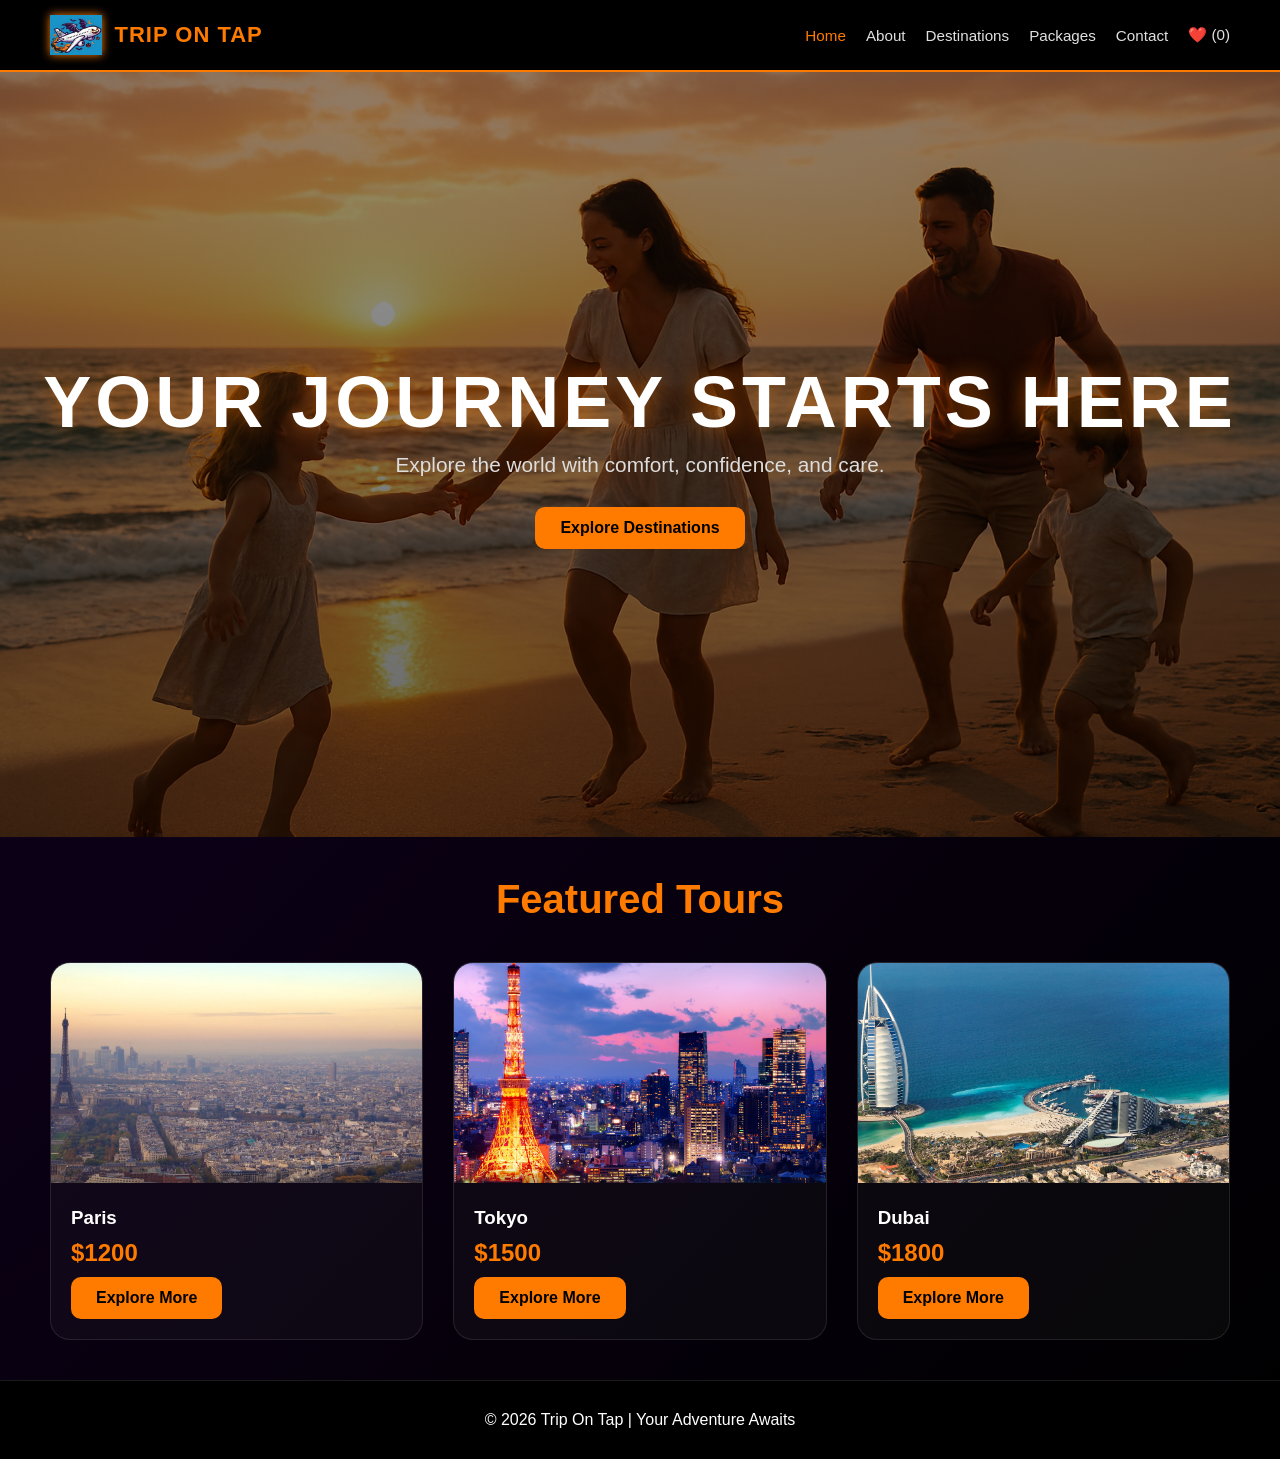
==== commit 4ff88339: "Almost Done #7" ====
--- a/index.html
+++ b/index.html
@@ -19,7 +19,7 @@
             <a href="destinations.html">Destinations</a>
             <a href="packages.html">Packages</a>
             <a href="contact.html">Contact</a>
-            <a href="wishlist.html" class="wishlist-link">❤️ <span id="wishlistCount"></span></a>
+            <a href="wishlist.html">❤️ <span id="wishlistCount"></span></a>
         </nav>
     </header>
 
@@ -33,14 +33,14 @@
         </section>
 
         <section class="content">
-            <h2 class="section-title">Popular Tours</h2>
+            <h2 class="section-title">Featured Tours</h2>
             <div class="card-grid" id="homeTourContainer">
                 </div>
         </section>
     </main>
 
     <footer>
-        <p>© 2026 Trip On Tap. All Rights Reserved.</p>
+        <p>© 2026 Trip On Tap | Your Adventure Awaits</p>
     </footer>
 
     <script type="module" src="js/main.js"></script>
--- a/css/style.css
+++ b/css/style.css
@@ -21,7 +21,7 @@
     justify-content: space-between;
     align-items: center;
     padding: 15px 50px;
-    background: rgba(0, 0, 0, 0.9);
+    background: rgba(0, 0, 0, 0.95);
     border-bottom: 2px solid #ff7b00;
     position: sticky;
     top: 0;
@@ -61,7 +61,7 @@
     font-weight: 500;
     font-size: 0.95rem;
     position: relative;
-    white-space: nowrap; /* Keeps links from wrapping */
+    white-space: nowrap;
 }
 
 .nav-links a:hover, 
@@ -69,7 +69,7 @@
     color: #ff7b00;
 }
 
-/* ================= INDEX HERO (Original Style Restored) ================= */
+/* ================= INDEX HERO SECTION ================= */
 .index_section {
     height: 85vh;
     background: linear-gradient(rgba(0,0,0,0.4), rgba(0,0,0,0.6)), url('../images/hero-bg.jpg') center/cover no-repeat;
@@ -94,7 +94,7 @@
     color: #ddd;
 }
 
-/* ================= SEXY SEARCH BAR (Destinations) ================= */
+/* ================= SEXY SEARCH BAR ================= */
 .search-container {
     padding: 50px 20px;
     display: flex;
@@ -145,7 +145,6 @@
     font-weight: 600;
     cursor: pointer;
     outline: none;
-    padding-right: 10px;
 }
 
 /* ================= CARD GRID ================= */
@@ -219,7 +218,38 @@
     color: #ff3e3e;
 }
 
-/* ================= FORMS ================= */
+/* ================= TOUR DETAILS PAGE ================= */
+.details-wrapper {
+    display: flex;
+    gap: 50px;
+    max-width: 1100px;
+    margin: 40px auto;
+    padding: 40px;
+    background: rgba(255, 255, 255, 0.03);
+    border-radius: 30px;
+    align-items: center;
+}
+
+.details-wrapper img {
+    width: 50%;
+    border-radius: 20px;
+    box-shadow: 0 10px 30px rgba(0,0,0,0.5);
+}
+
+.details-info h1 {
+    font-size: 3rem;
+    color: #ff7b00;
+    margin-bottom: 15px;
+}
+
+.details-info p {
+    font-size: 1.1rem;
+    line-height: 1.6;
+    color: #ccc;
+    margin-bottom: 25px;
+}
+
+/* ================= FORMS (Contact & Booking) ================= */
 .form-container {
     max-width: 500px;
     margin: 50px auto;
@@ -238,15 +268,22 @@
     display: block;
     margin-bottom: 8px;
     color: #ff7b00;
+    font-size: 0.9rem;
 }
 
 input, select, textarea {
     width: 100%;
     padding: 12px;
-    background: #000;
+    background: rgba(0,0,0,0.5);
     border: 1px solid #333;
     border-radius: 10px;
     color: white;
+    font-size: 1rem;
+}
+
+input:focus {
+    border-color: #ff7b00;
+    outline: none;
 }
 
 .total-box {
@@ -255,9 +292,10 @@
     font-weight: bold;
     color: #ff7b00;
     margin: 20px 0;
-    padding: 10px;
+    padding: 15px;
     border: 1px dashed #ff7b00;
     border-radius: 10px;
+    background: rgba(255, 123, 0, 0.1);
 }
 
 .btn {
@@ -271,11 +309,33 @@
     text-decoration: none;
     display: inline-block;
     transition: 0.3s;
+    text-align: center;
 }
 
 .btn:hover {
     background: white;
     transform: scale(1.05);
+}
+
+/* ================= ABOUT PAGE ================= */
+.about-hero {
+    text-align: center;
+    padding: 60px 20px;
+}
+
+.about-grid {
+    display: grid;
+    grid-template-columns: 1fr 1fr;
+    gap: 30px;
+    max-width: 1000px;
+    margin: 0 auto;
+}
+
+.about-card {
+    background: rgba(255, 255, 255, 0.03);
+    padding: 30px;
+    border-radius: 20px;
+    border: 1px solid rgba(255, 255, 255, 0.05);
 }
 
 /* ================= MESSAGES ================= */
@@ -289,25 +349,6 @@
     border-radius: 20px;
 }
 
-/* ================= ABOUT PAGE ================= */
-.about-hero {
-    text-align: center;
-    padding: 60px 20px;
-}
-
-.about-grid {
-    display: grid;
-    grid-template-columns: 1fr 1fr;
-    gap: 30px;
-    margin-top: 40px;
-}
-
-.about-card {
-    background: rgba(255, 255, 255, 0.03);
-    padding: 30px;
-    border-radius: 20px;
-}
-
 /* ================= FOOTER ================= */
 footer {
     padding: 30px;
@@ -317,33 +358,32 @@
     margin-top: auto;
 }
 
-/* ================= RESPONSIVE (INLINE HEADER) ================= */
+/* ================= RESPONSIVE DESIGN ================= */
 @media (max-width: 768px) {
     header {
         padding: 15px 15px;
-        flex-direction: row; /* Force inline layout */
+        flex-direction: row; /* Ensures inline navigation */
+        justify-content: space-between;
     }
 
-    .site-title {
-        font-size: 16px;
+    .site-title { font-size: 16px; }
+    .nav-logo img { height: 30px; }
+
+    .nav-links a {
+        margin-left: 8px;
+        font-size: 0.7rem;
     }
 
-    .nav-logo img {
-        height: 30px;
+    .hero-overlay h1 { font-size: 2.5rem; }
+
+    .details-wrapper {
+        flex-direction: column;
+        padding: 20px;
     }
 
-    .nav-links a {
-        margin-left: 10px;
-        font-size: 0.75rem;
-    }
-
-    .hero-overlay h1 {
-        font-size: 2.5rem;
-    }
-    
-    .about-grid {
-        grid-template-columns: 1fr;
-    }
+    .details-wrapper img { width: 100%; }
+
+    .about-grid { grid-template-columns: 1fr; }
 
     .search-bar-sexy {
         flex-direction: column;
@@ -351,12 +391,5 @@
         padding: 15px;
     }
 
-    .search-divider {
-        display: none;
-    }
-
-    .search-bar-sexy input, .search-bar-sexy select {
-        width: 100%;
-        text-align: center;
-    }
+    .search-divider { display: none; }
 }
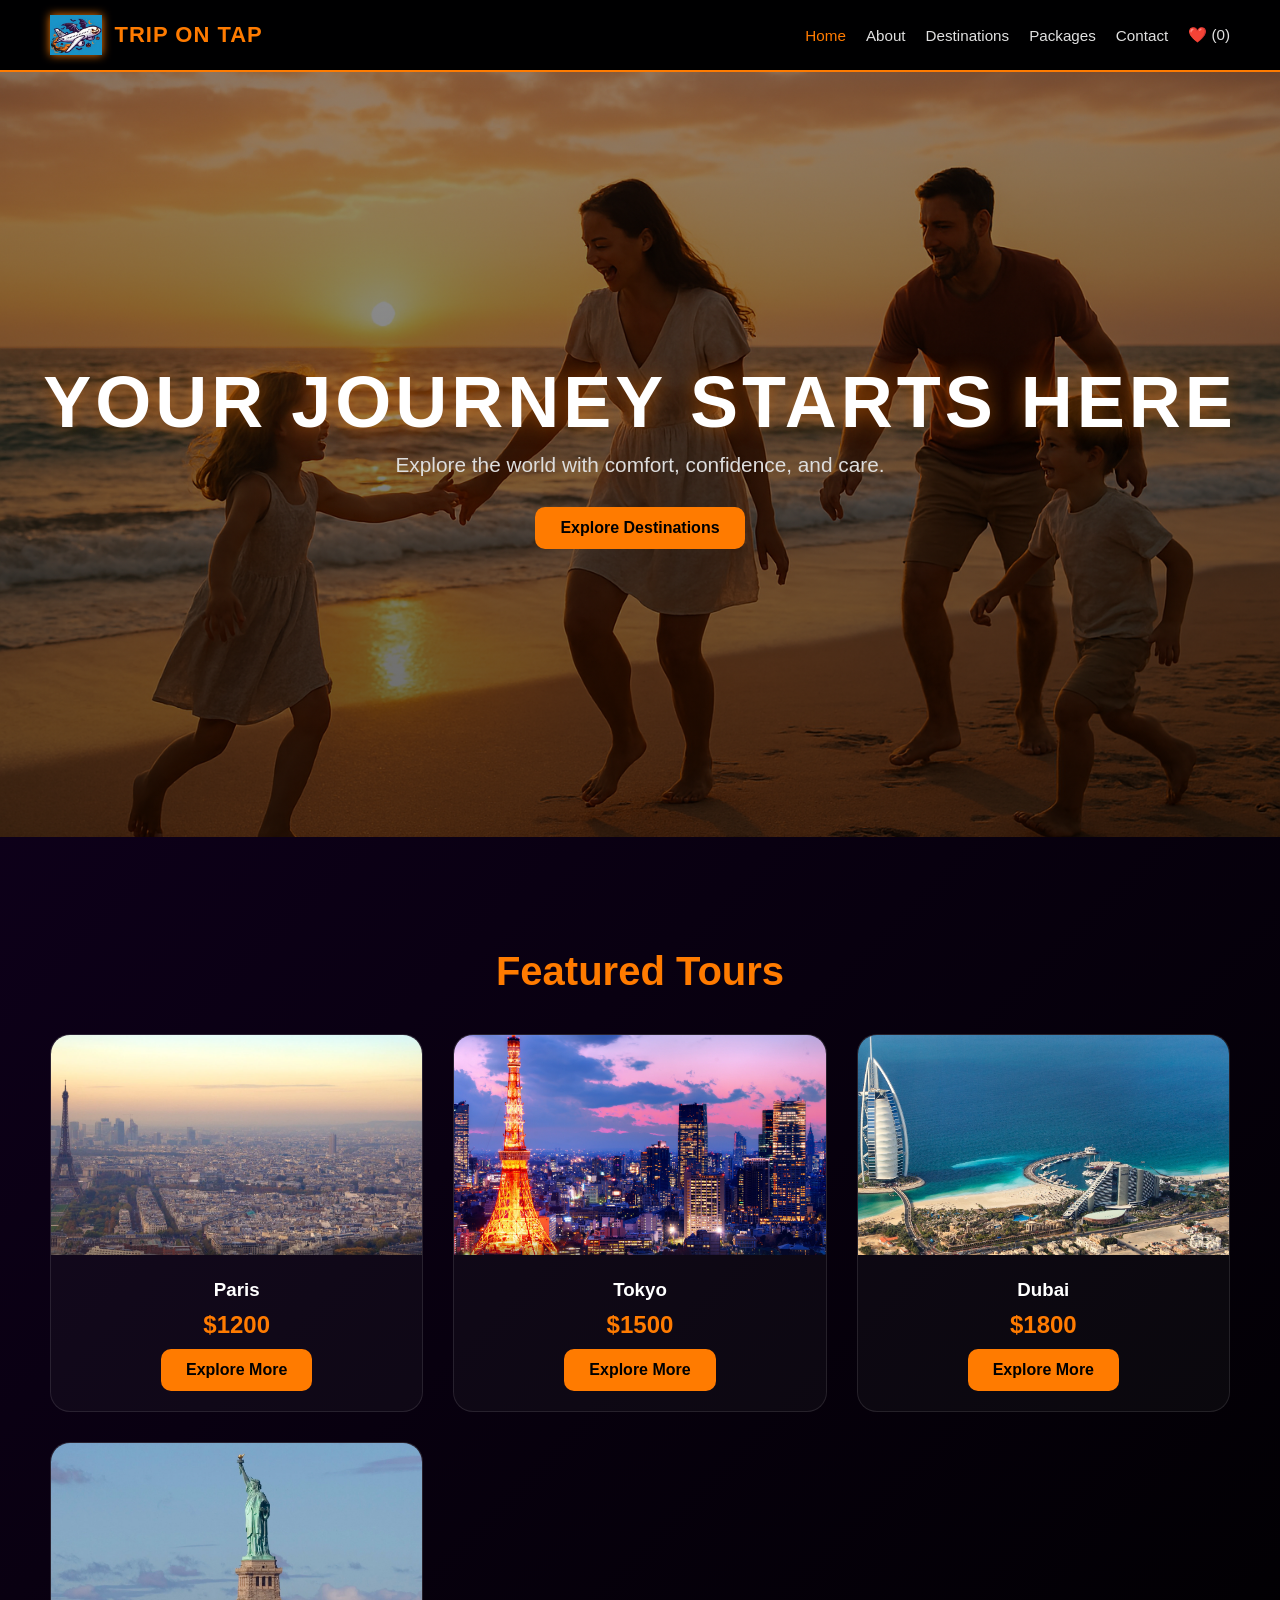
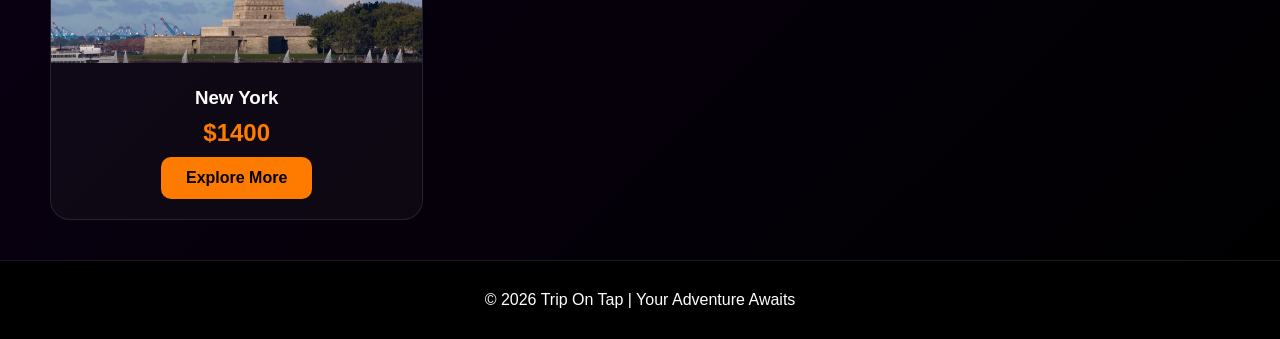
==== commit 78fc67a7: "Almost Done #8" ====
--- a/index.html
+++ b/index.html
@@ -33,6 +33,7 @@
         </section>
 
         <section class="content">
+            <br><br><br><br>
             <h2 class="section-title">Featured Tours</h2>
             <div class="card-grid" id="homeTourContainer">
                 </div>
--- a/css/style.css
+++ b/css/style.css
@@ -3,6 +3,7 @@
     box-sizing: border-box;
     margin: 0;
     padding: 0;
+    text-align: center;
 }
 
 body {
